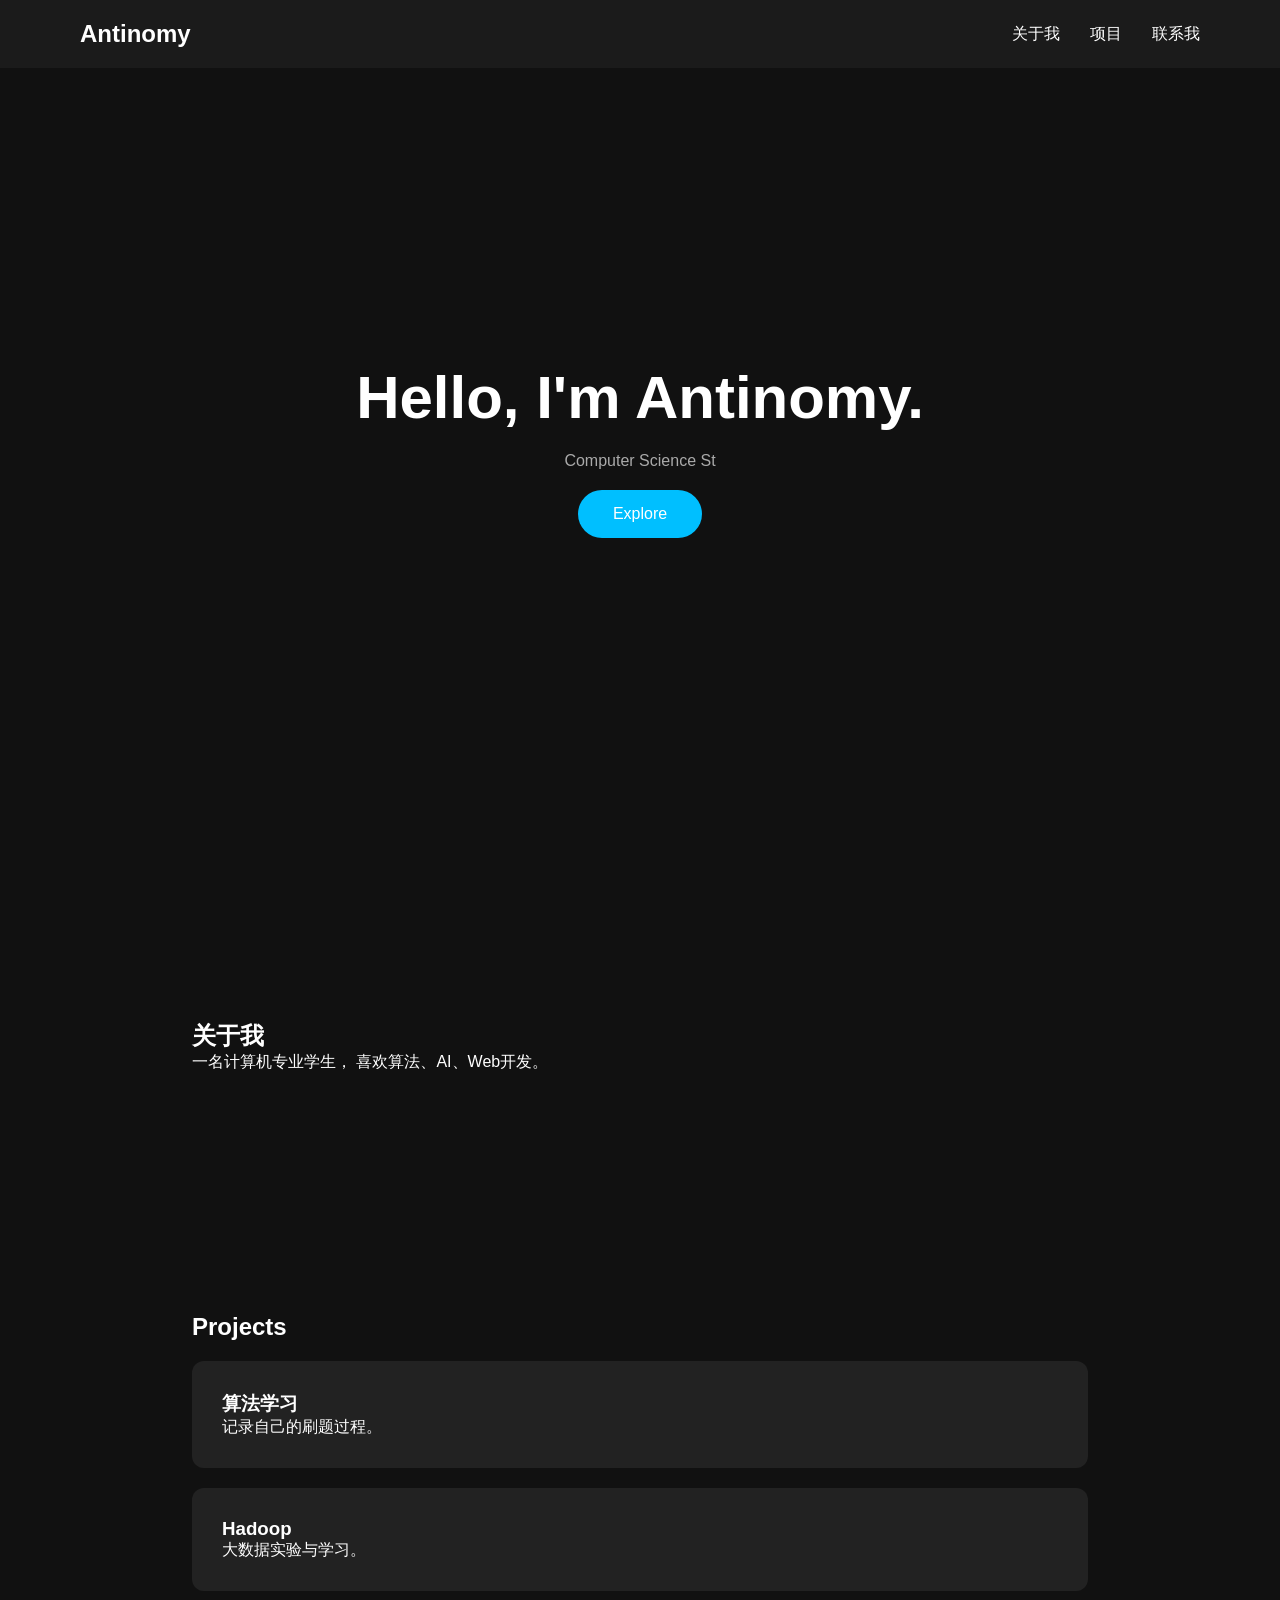
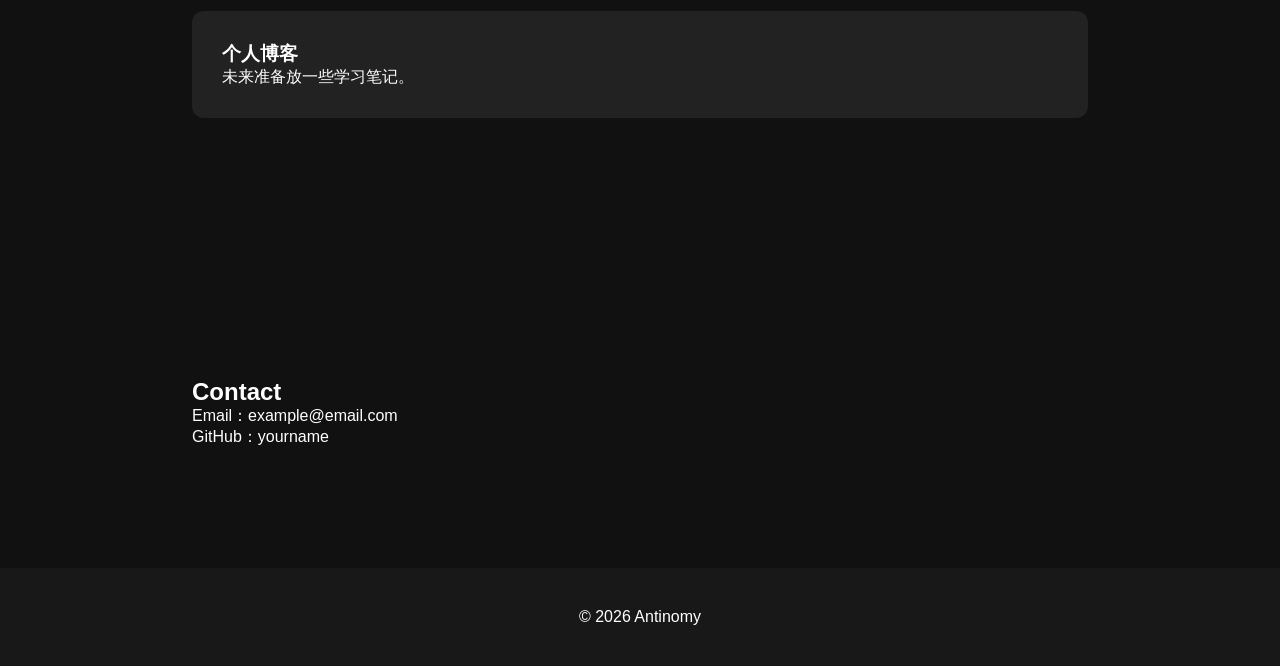
==== index.html @ 1ef82d1b "Fix website structure" ====
<!DOCTYPE html>
<html lang="zh-CN">

<head>
    <meta charset="UTF-8">
    <meta name="viewport" content="width=device-width, initial-scale=1.0">
    <title>Antinomy</title>

    <link rel="stylesheet" href="css/style.css">
</head>

<body>

    <!-- 导航栏 -->
    <nav>
        <h2>Antinomy</h2>

        <ul>
            <li><a href="#about">关于我</a></li>
            <li><a href="#projects">项目</a></li>
            <li><a href="#contact">联系我</a></li>
        </ul>
    </nav>

    <!-- 首页 -->
    <section class="hero">

        <h1>Hello, I'm Antinomy.</h1>

        <p id="typing"></p>

        <a href="#about" class="btn">
            Explore
        </a>

    </section>

    <!-- 关于我 -->
    <section id="about">

        <h2>关于我</h2>

        <p>
            一名计算机专业学生，
            喜欢算法、AI、Web开发。
        </p>

    </section>

    <!-- 项目 -->
    <section id="projects">

        <h2>Projects</h2>

        <div class="card">
            <h3>算法学习</h3>
            <p>记录自己的刷题过程。</p>
        </div>

        <div class="card">
            <h3>Hadoop</h3>
            <p>大数据实验与学习。</p>
        </div>

        <div class="card">
            <h3>个人博客</h3>
            <p>未来准备放一些学习笔记。</p>
        </div>

    </section>

    <!-- 联系方式 -->
    <section id="contact">

        <h2>Contact</h2>

        <p>Email：example@email.com</p>

        <p>GitHub：yourname</p>

    </section>

    <footer>

        © 2026 Antinomy

    </footer>

    <script src="js/script.js"></script>

</body>

</html>
---- css/style.css ----
*{
    margin:0;
    padding:0;
    box-sizing:border-box;
    scroll-behavior:smooth;
}

body{

    background:#111;

    color:white;

    font-family:Arial,Helvetica,sans-serif;

}

nav{

    display:flex;

    justify-content:space-between;

    align-items:center;

    padding:20px 80px;

    position:fixed;

    width:100%;

    background:#1b1b1b;

}

nav ul{

    display:flex;

    list-style:none;

}

nav li{

    margin-left:30px;

}

nav a{

    color:white;

    text-decoration:none;

}

.hero{

    height:100vh;

    display:flex;

    flex-direction:column;

    justify-content:center;

    align-items:center;

}

.hero h1{

    font-size:60px;

}

.hero p{

    margin:20px;

    color:#aaaaaa;

}

.btn{

    background:#00bfff;

    color:white;

    padding:15px 35px;

    border-radius:30px;

    text-decoration:none;

}

section{

    padding:120px 15%;

}

.card{

    background:#222;

    padding:30px;

    margin:20px 0;

    border-radius:12px;

}

footer{

    text-align:center;

    padding:40px;

    background:#181818;

}
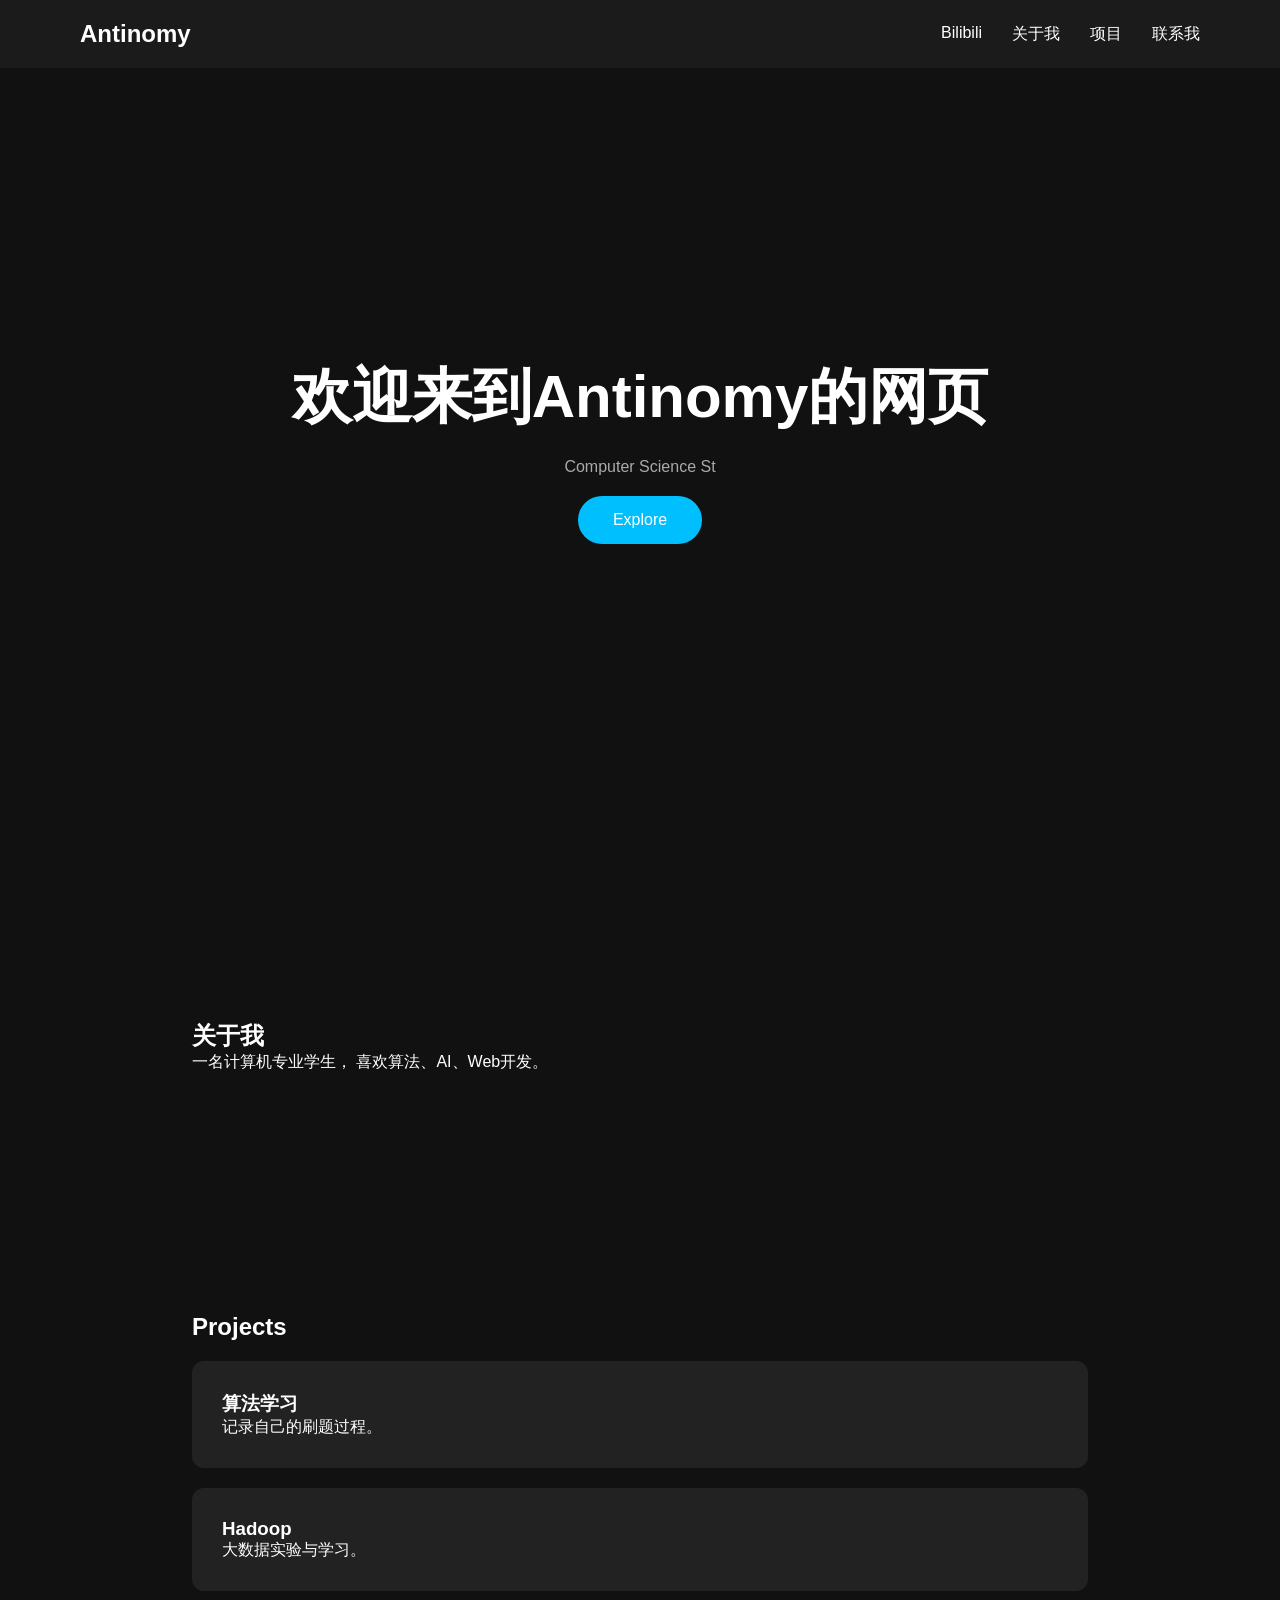
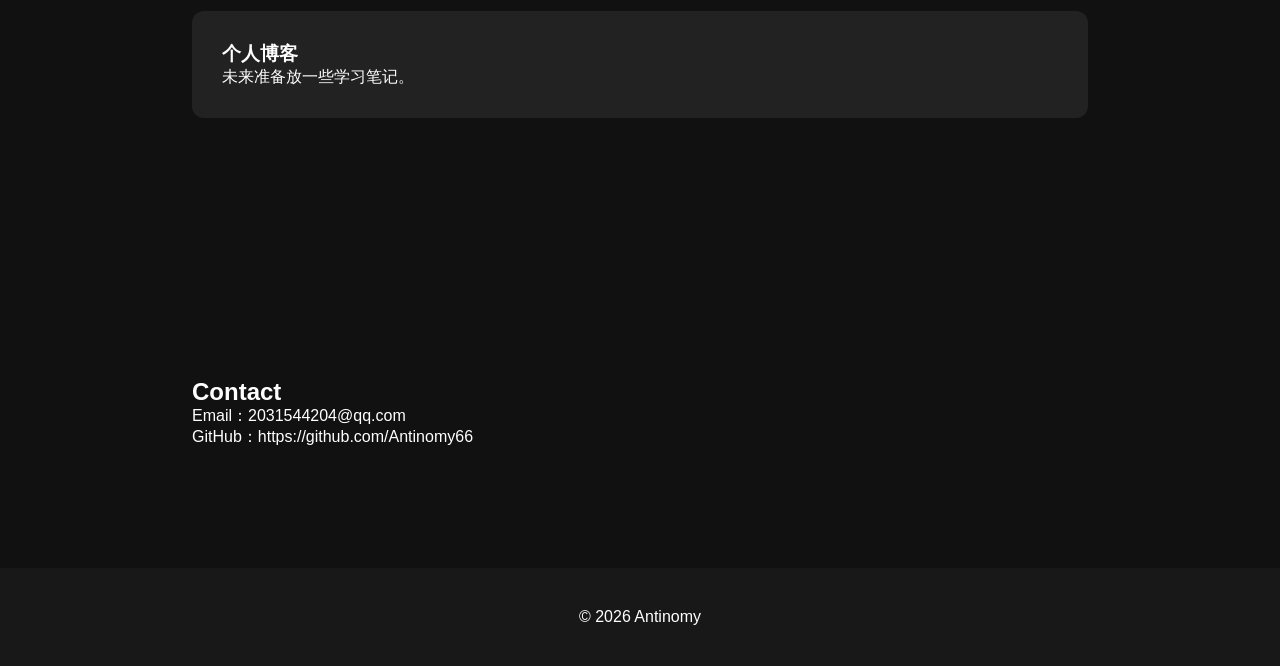
==== commit 17e25cf0: "更新首页" ====
--- a/index.html
+++ b/index.html
@@ -12,20 +12,30 @@
 <body>
 
     <!-- 导航栏 -->
-    <nav>
-        <h2>Antinomy</h2>
+<nav>
+    <h2>Antinomy</h2>
 
-        <ul>
-            <li><a href="#about">关于我</a></li>
-            <li><a href="#projects">项目</a></li>
-            <li><a href="#contact">联系我</a></li>
-        </ul>
-    </nav>
+    <ul>
+
+        <li>
+            <a href="https://space.bilibili.com/1156401770"
+               target="_blank"
+               title="前往Antinomy的 Bilibili 主页（将在新标签页打开）">
+               Bilibili
+            </a>
+        </li>
+
+                <li><a href="#about">关于我</a></li>
+        <li><a href="#projects">项目</a></li>
+        <li><a href="#contact">联系我</a></li>
+
+    </ul>
+</nav>
 
     <!-- 首页 -->
     <section class="hero">
 
-        <h1>Hello, I'm Antinomy.</h1>
+        <h1>欢迎来到Antinomy的网页</h1>
 
         <p id="typing"></p>
 
@@ -74,9 +84,9 @@
 
         <h2>Contact</h2>
 
-        <p>Email：example@email.com</p>
+        <p>Email：2031544204@qq.com</p>
 
-        <p>GitHub：yourname</p>
+        <p>GitHub：https://github.com/Antinomy66</p>
 
     </section>
 
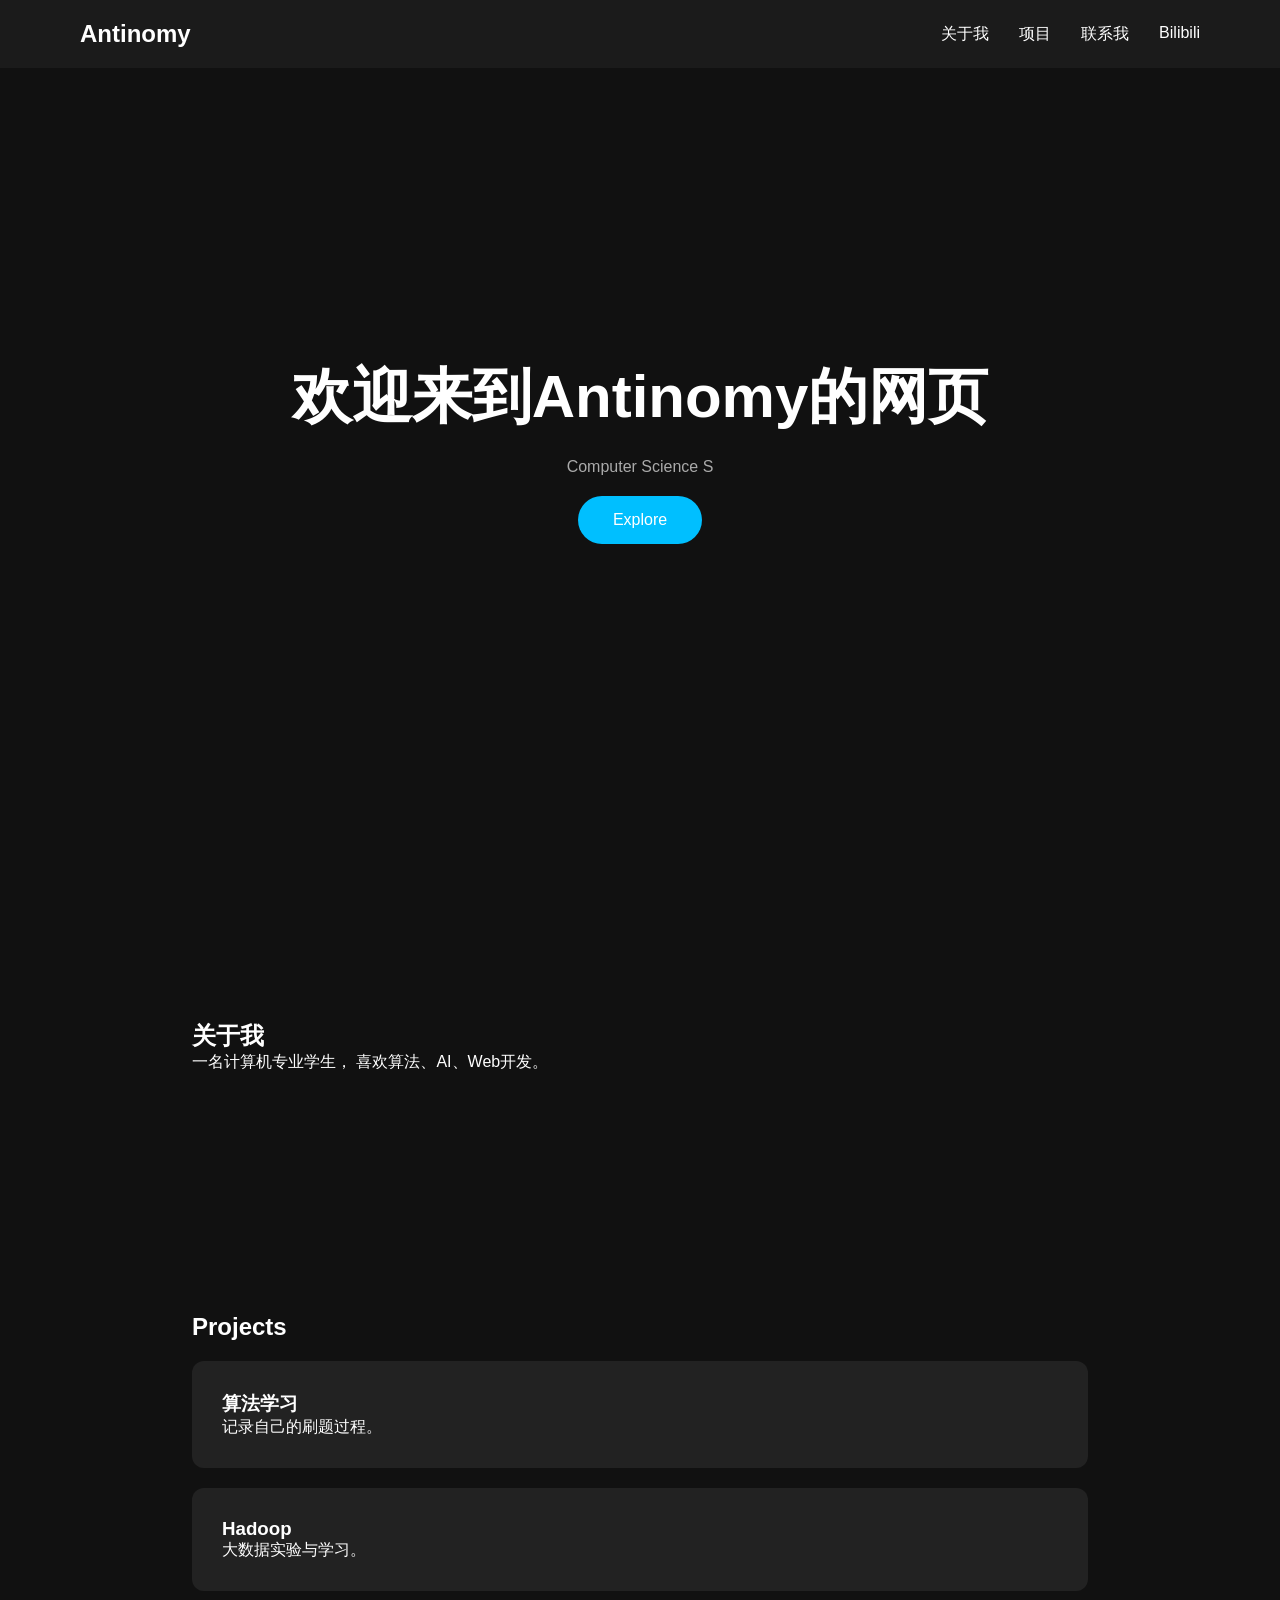
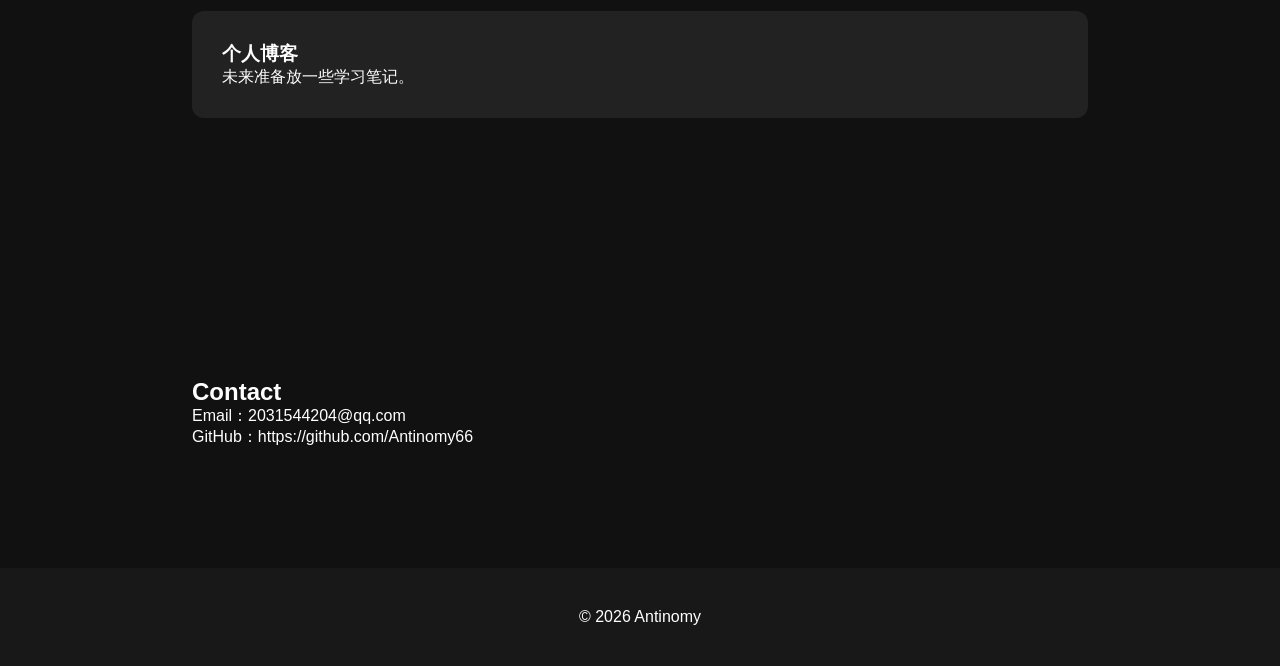
==== commit 4469740b: "更新首页" ====
--- a/index.html
+++ b/index.html
@@ -16,19 +16,16 @@
     <h2>Antinomy</h2>
 
     <ul>
-
+        <li><a href="#about">关于我</a></li>
+        <li><a href="#projects">项目</a></li>
+        <li><a href="#contact">联系我</a></li>
         <li>
             <a href="https://space.bilibili.com/1156401770"
-               target="_blank"
-               title="前往Antinomy的 Bilibili 主页（将在新标签页打开）">
-               Bilibili
+            target="_blank"
+            title="前往Antinomy66的Bilibili">
+                Bilibili
             </a>
         </li>
-
-                <li><a href="#about">关于我</a></li>
-        <li><a href="#projects">项目</a></li>
-        <li><a href="#contact">联系我</a></li>
-
     </ul>
 </nav>
 
--- a/css/style.css
+++ b/css/style.css
@@ -11,7 +11,7 @@
 
     color:white;
 
-    font-family:Arial,Helvetica,sans-serif;
+    font-family: "PingFang SC", "Microsoft YaHei", "Helvetica Neue", Helvetica, Arial, sans-serif;
 
 }
 
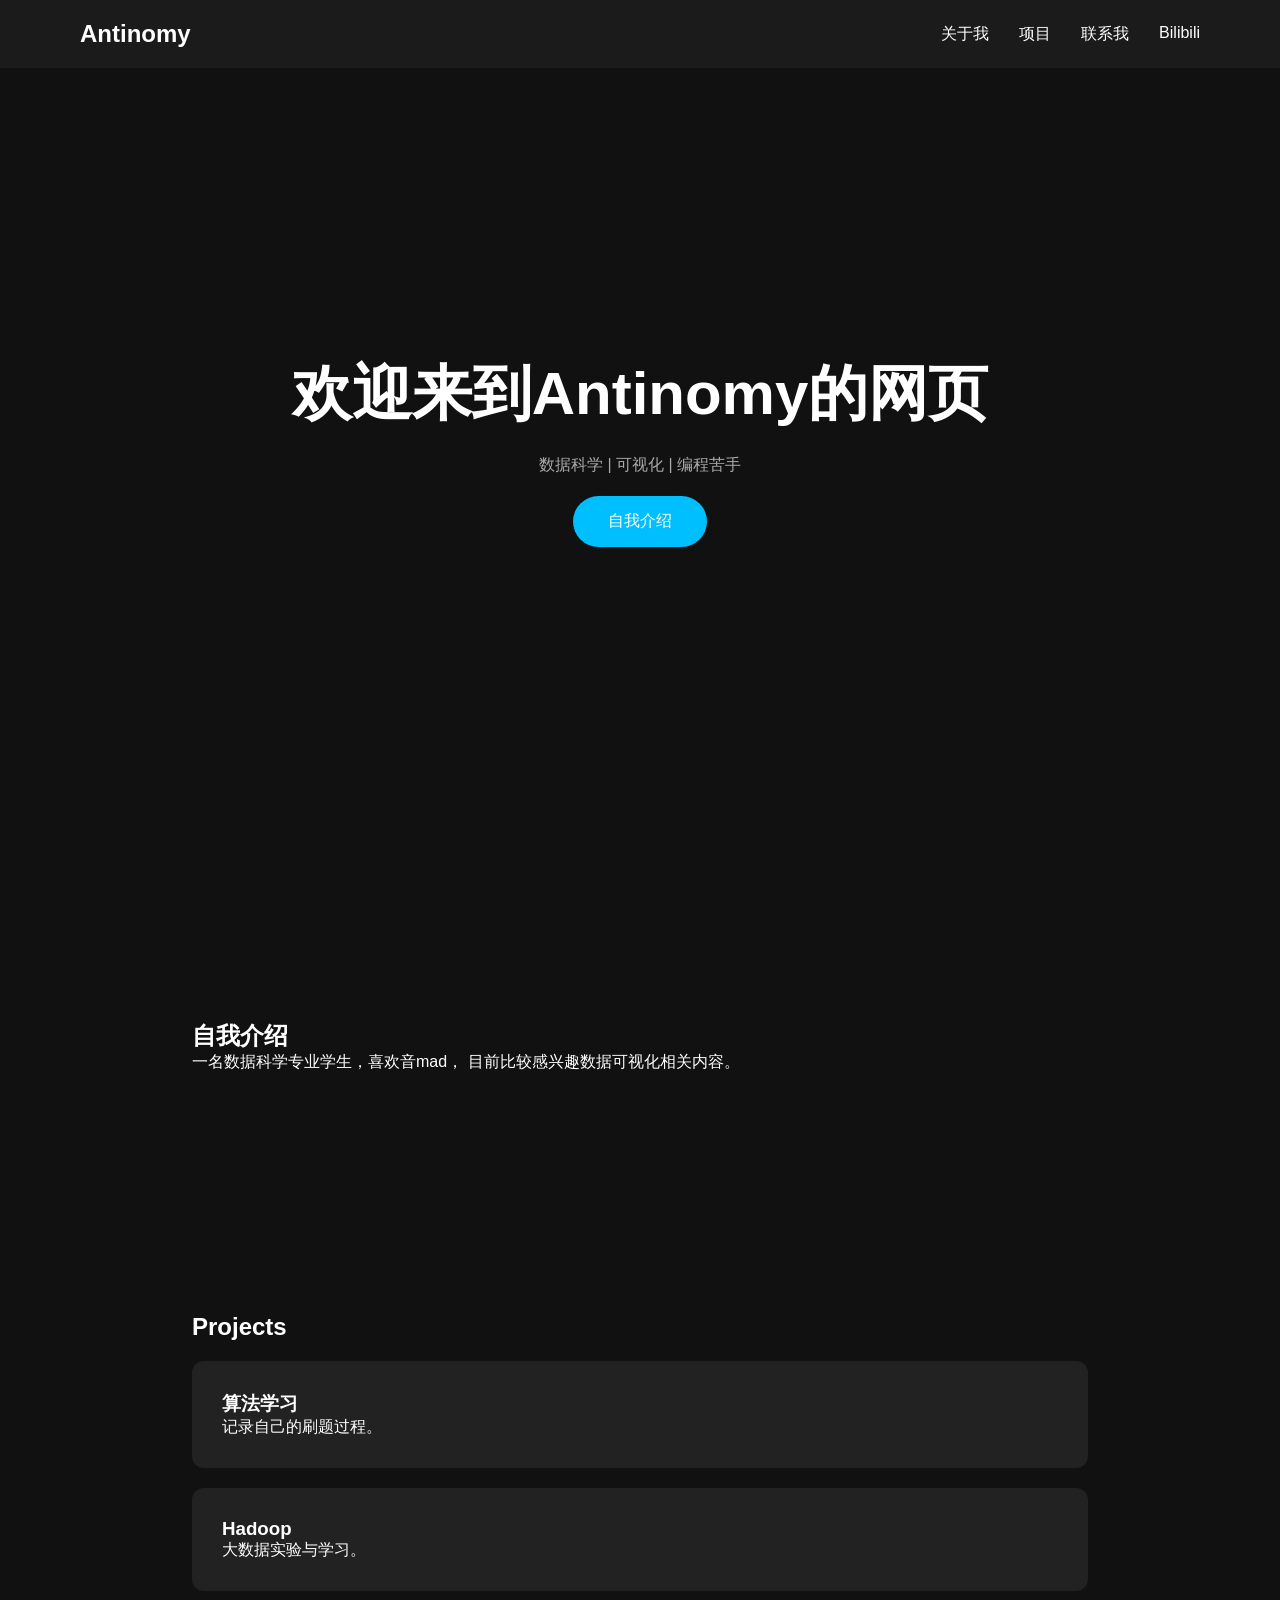
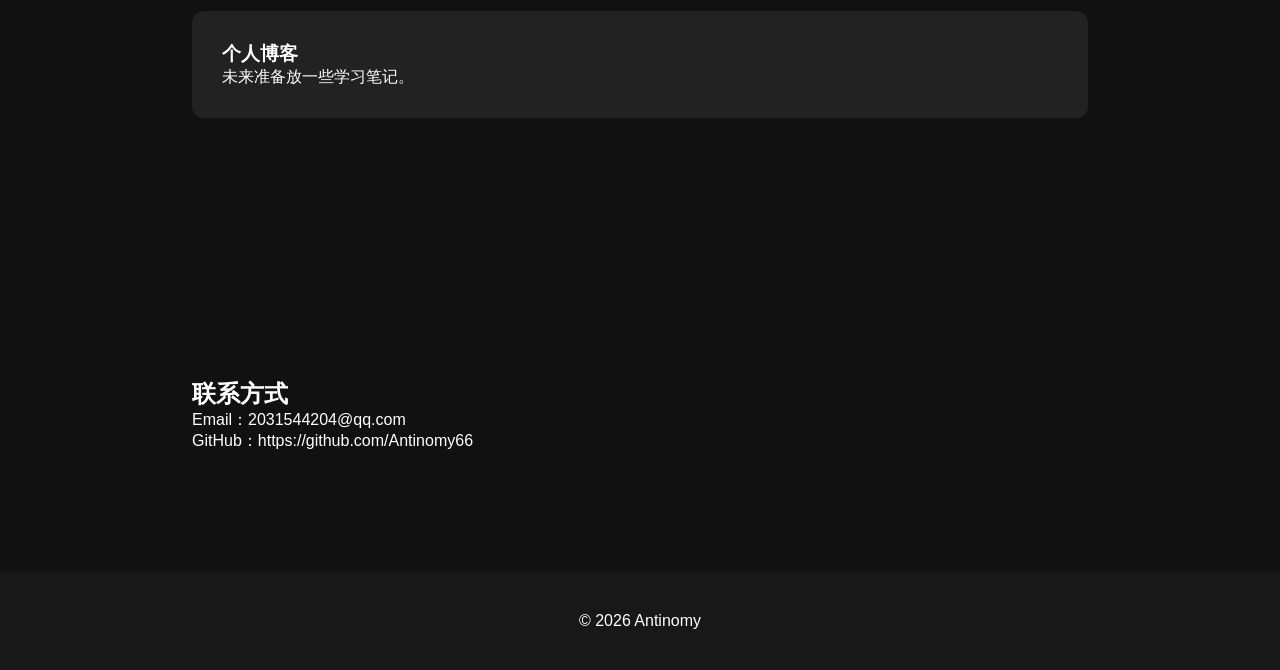
==== commit 0d5e6b13: "更新首页" ====
--- a/index.html
+++ b/index.html
@@ -37,19 +37,19 @@
         <p id="typing"></p>
 
         <a href="#about" class="btn">
-            Explore
+            自我介绍
         </a>
 
     </section>
 
-    <!-- 关于我 -->
+    <!-- 自我介绍 -->
     <section id="about">
 
-        <h2>关于我</h2>
+        <h2>自我介绍</h2>
 
         <p>
-            一名计算机专业学生，
-            喜欢算法、AI、Web开发。
+            一名数据科学专业学生，喜欢音mad，
+            目前比较感兴趣数据可视化相关内容。
         </p>
 
     </section>
@@ -79,7 +79,7 @@
     <!-- 联系方式 -->
     <section id="contact">
 
-        <h2>Contact</h2>
+        <h2>联系方式</h2>
 
         <p>Email：2031544204@qq.com</p>
 
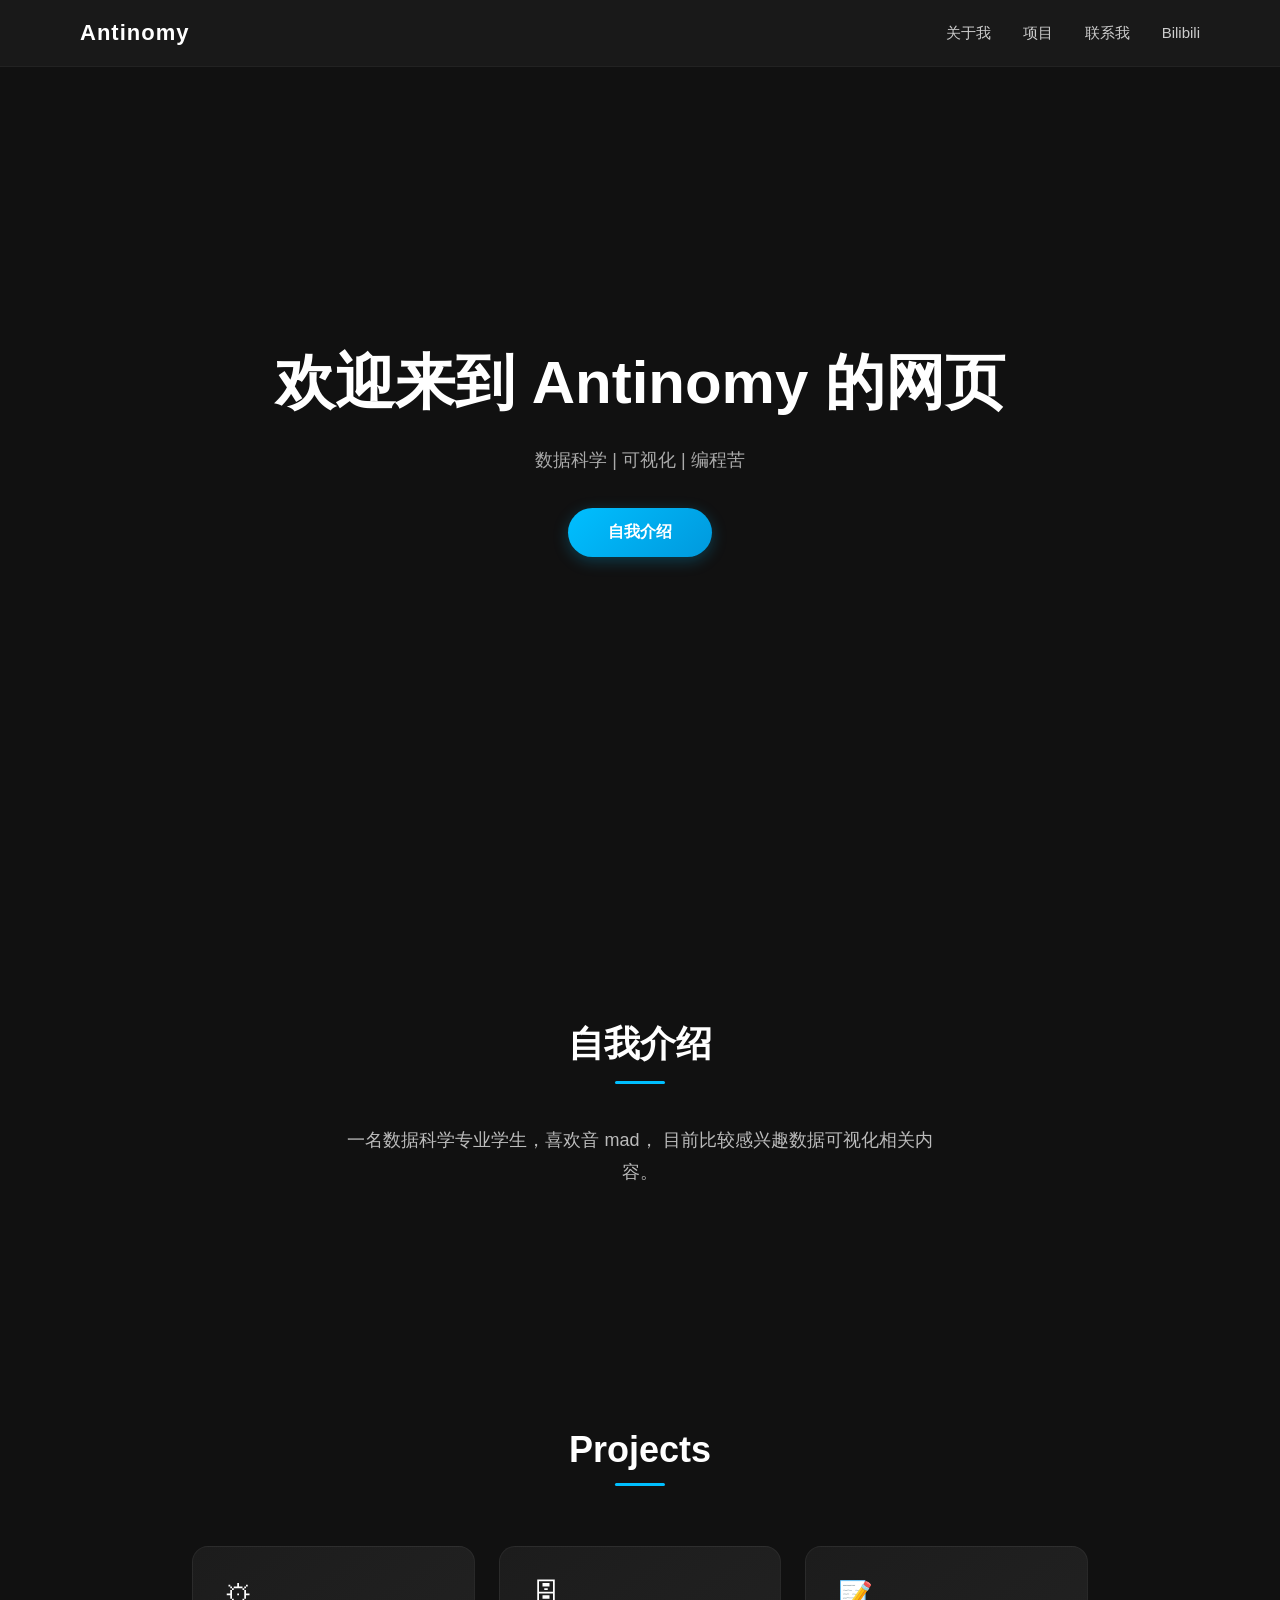
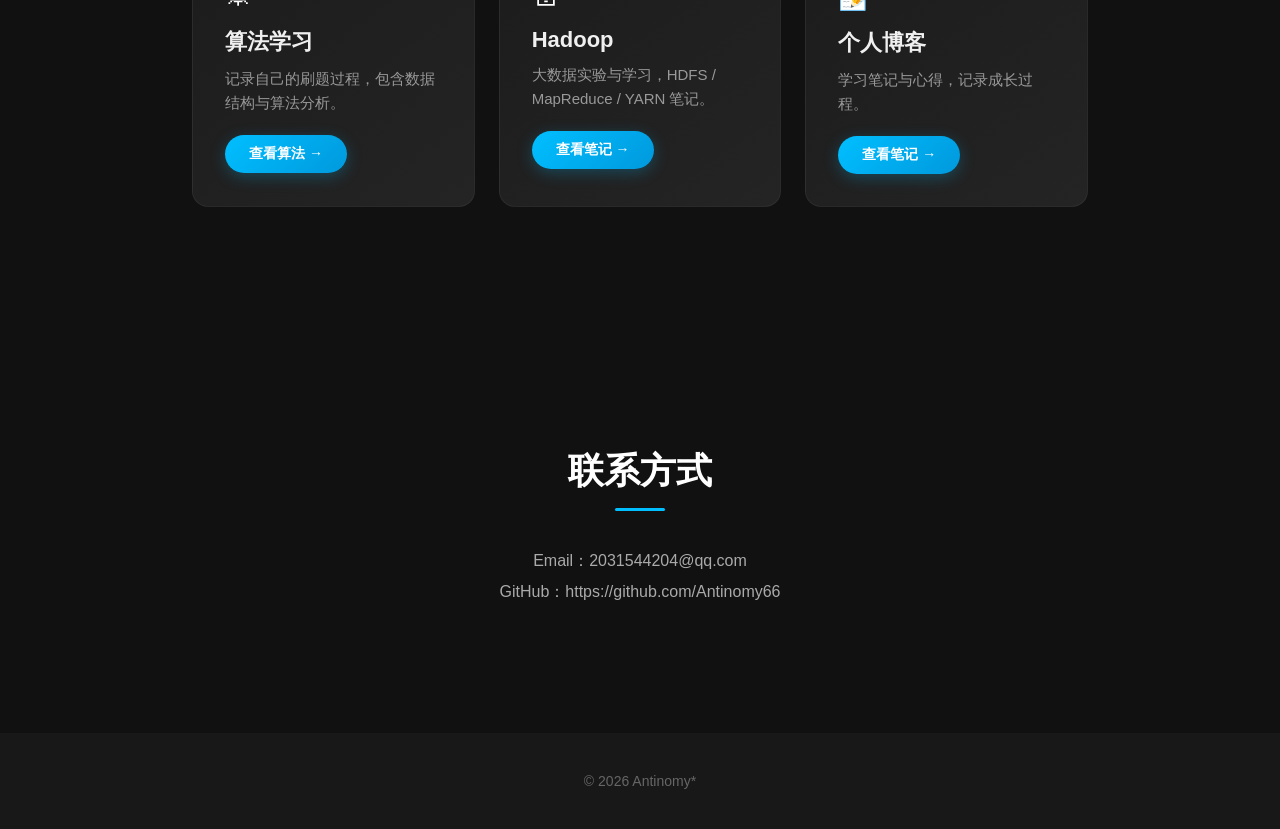
==== commit cf5b543c: "更新了二级界面，实现笔记阅读" ====
--- a/index.html
+++ b/index.html
@@ -1,100 +1,99 @@
-<!DOCTYPE html>
+﻿<!DOCTYPE html>
 <html lang="zh-CN">
 
 <head>
     <meta charset="UTF-8">
     <meta name="viewport" content="width=device-width, initial-scale=1.0">
     <title>Antinomy</title>
-
     <link rel="stylesheet" href="css/style.css">
 </head>
 
 <body>
 
     <!-- 导航栏 -->
-<nav>
-    <h2>Antinomy</h2>
-
-    <ul>
-        <li><a href="#about">关于我</a></li>
-        <li><a href="#projects">项目</a></li>
-        <li><a href="#contact">联系我</a></li>
-        <li>
-            <a href="https://space.bilibili.com/1156401770"
-            target="_blank"
-            title="前往Antinomy66的Bilibili">
-                Bilibili
-            </a>
-        </li>
-    </ul>
-</nav>
+    <nav>
+        <h2>Antinomy</h2>
+        <ul>
+            <li><a href="#about" data-tip="跳转到自我介绍区域">关于我</a></li>
+            <li><a href="#projects" data-tip="跳转到项目展示区域">项目</a></li>
+            <li><a href="#contact" data-tip="跳转到联系方式区域">联系我</a></li>
+            <li>
+                <a href="https://space.bilibili.com/1156401770"
+                   target="_blank"
+                   title="前往 Antinomy66 的 Bilibili"
+                   data-tip="在 Bilibili 上关注我">
+                    Bilibili
+                </a>
+            </li>
+        </ul>
+    </nav>
 
     <!-- 首页 -->
     <section class="hero">
-
-        <h1>欢迎来到Antinomy的网页</h1>
-
+        <h1>欢迎来到 Antinomy 的网页</h1>
         <p id="typing"></p>
-
-        <a href="#about" class="btn">
+        <a href="#about" class="btn" data-tip="了解更多关于我的信息">
             自我介绍
         </a>
-
     </section>
 
     <!-- 自我介绍 -->
     <section id="about">
-
         <h2>自我介绍</h2>
-
         <p>
-            一名数据科学专业学生，喜欢音mad，
+            一名数据科学专业学生，喜欢音 mad，
             目前比较感兴趣数据可视化相关内容。
         </p>
-
     </section>
 
     <!-- 项目 -->
     <section id="projects">
+        <h2>Projects</h2>
+        <div class="cards-grid">
 
-        <h2>Projects</h2>
+            <div class="card">
+                <span class="card-icon">&#x2699;</span>
+                <h3>算法学习</h3>
+                <p>记录自己的刷题过程，包含数据结构与算法分析。</p>
+                <a class="btn" href="algorithm/index.html" data-tip="查看所有算法学习笔记">
+                    查看算法 &rarr;
+                </a>
+            </div>
 
-        <div class="card">
-            <h3>算法学习</h3>
-            <p>记录自己的刷题过程。</p>
+            <div class="card">
+                <span class="card-icon">&#x1F5C4;</span>
+                <h3>Hadoop</h3>
+                <p>大数据实验与学习，HDFS / MapReduce / YARN 笔记。</p>
+                <a class="btn" href="hadoop/index.html" data-tip="查看所有 Hadoop 笔记">
+                    查看笔记 &rarr;
+                </a>
+            </div>
+
+            <div class="card">
+                <span class="card-icon">&#x1F4DD;</span>
+                <h3>个人博客</h3>
+                <p>学习笔记与心得，记录成长过程。</p>
+                <a class="btn" href="blog/index.html" data-tip="查看所有博客文章">
+                    查看笔记 &rarr;
+                </a>
+            </div>
+
         </div>
-
-        <div class="card">
-            <h3>Hadoop</h3>
-            <p>大数据实验与学习。</p>
-        </div>
-
-        <div class="card">
-            <h3>个人博客</h3>
-            <p>未来准备放一些学习笔记。</p>
-        </div>
-
     </section>
 
     <!-- 联系方式 -->
     <section id="contact">
-
         <h2>联系方式</h2>
-
         <p>Email：2031544204@qq.com</p>
-
         <p>GitHub：https://github.com/Antinomy66</p>
-
     </section>
 
     <footer>
-
-        © 2026 Antinomy
-
+        &copy; 2026 Antinomy*
     </footer>
 
     <script src="js/script.js"></script>
 
 </body>
 
-</html>+</html>
--- a/css/style.css
+++ b/css/style.css
@@ -1,126 +1,107 @@
-*{
-    margin:0;
-    padding:0;
-    box-sizing:border-box;
-    scroll-behavior:smooth;
+﻿*{margin:0;padding:0;box-sizing:border-box;scroll-behavior:smooth}
+body{background:#111;color:#fff;font-family:"PingFang SC","Microsoft YaHei","Helvetica Neue",Helvetica,Arial,sans-serif}
+nav{display:flex;justify-content:space-between;align-items:center;padding:20px 80px;position:fixed;width:100%;background:rgba(27,27,27,0.92);backdrop-filter:blur(10px);-webkit-backdrop-filter:blur(10px);z-index:100;border-bottom:1px solid rgba(255,255,255,0.04)}
+nav h2{font-size:22px;font-weight:700;letter-spacing:1px;color:#fff}
+nav ul{display:flex;list-style:none;align-items:center}
+nav li{margin-left:32px}
+nav a{color:#ccc;text-decoration:none;font-size:15px;font-weight:500;position:relative;transition:color .3s;padding:4px 0}
+nav a::after{content:"";position:absolute;left:0;bottom:-2px;width:0;height:2px;background:#00bfff;transition:width .3s;border-radius:1px}
+nav a:hover{color:#fff}
+nav a:hover::after{width:100%}
+.hero{height:100vh;display:flex;flex-direction:column;justify-content:center;align-items:center;text-align:center}
+.hero h1{font-size:60px;font-weight:700;color:#fff}
+.hero p{margin:24px 0 36px;color:#aaa;font-size:18px}
+.hero .btn{font-size:16px;padding:14px 40px}
+.btn{display:inline-block;background:linear-gradient(135deg,#00bfff,#09d);color:#fff;padding:12px 32px;border-radius:25px;text-decoration:none;font-weight:600;font-size:15px;transition:all .3s;box-shadow:0 4px 15px rgba(0,191,255,0.25);border:none;cursor:pointer}
+.btn:hover{transform:translateY(-2px);box-shadow:0 6px 25px rgba(0,191,255,0.4);background:linear-gradient(135deg,#3cf,#00bfff)}
+.btn:active{transform:translateY(0);box-shadow:0 2px 10px rgba(0,191,255,0.2)}
+section{padding:120px 15%}
+section h2{font-size:36px;font-weight:700;margin-bottom:40px;text-align:center;position:relative;display:inline-block;left:50%;transform:translateX(-50%)}
+section h2::after{content:"";display:block;width:50px;height:3px;background:#00bfff;border-radius:2px;margin:12px auto 0}
+#about p{text-align:center;font-size:18px;line-height:1.8;color:#bbb;max-width:600px;margin:0 auto}
+#projects{padding:120px 15%}
+.cards-grid{display:grid;grid-template-columns:repeat(auto-fit,minmax(280px,1fr));gap:24px;margin-top:20px}
+.card{background:linear-gradient(145deg,#1c1c1c,#242424);border:1px solid rgba(255,255,255,0.05);border-radius:16px;padding:32px;position:relative;overflow:hidden;transition:all .35s cubic-bezier(0.25,0.46,0.45,0.94)}
+.card::before{content:"";position:absolute;top:0;left:0;width:100%;height:3px;opacity:0;transition:opacity .35s}
+.card:hover{transform:translateY(-6px);box-shadow:0 12px 40px rgba(0,0,0,0.4)}
+.card:hover::before{opacity:1}
+.card-icon{font-size:28px;margin-bottom:16px;display:block}
+.card h3{font-size:22px;font-weight:700;color:#f0f0f0;margin-bottom:10px}
+.card p{font-size:15px;color:#999;line-height:1.6;margin-bottom:20px;min-height:3em}
+.card .btn{font-size:14px;padding:10px 24px}
+.card:nth-child(1)::before{background:#00bfff}
+.card:nth-child(2)::before{background:#f39c12}
+.card:nth-child(3)::before{background:#2ecc71}
+.card:nth-child(1):hover{border-color:rgba(0,191,255,0.25)}
+.card:nth-child(2):hover{border-color:rgba(243,156,18,0.25)}
+.card:nth-child(3):hover{border-color:rgba(46,204,113,0.25)}
+#contact p{text-align:center;font-size:16px;color:#aaa;margin-bottom:10px}
+#contact a{color:#00bfff;text-decoration:none;transition:color .3s}
+#contact a:hover{color:#66d9ff}
+footer{text-align:center;padding:40px;background:#181818;color:#666;font-size:14px}
+[data-tip]{position:relative;cursor:pointer}
+[data-tip]::after{content:attr(data-tip);position:absolute;bottom:calc(100% + 10px);left:50%;transform:translateX(-50%) translateY(4px);background:#2a2a2a;color:#e0e0e0;padding:6px 14px;border-radius:8px;font-size:13px;white-space:nowrap;pointer-events:none;opacity:0;transition:all .25s;border:1px solid #444;box-shadow:0 4px 12px rgba(0,0,0,0.4);z-index:200}
+[data-tip]:hover::after{opacity:1;transform:translateX(-50%) translateY(0)}
+nav [data-tip]::after{bottom:auto;top:calc(100% + 10px)}
+/* note system */
+.page-header{padding:100px 15% 40px;text-align:center}
+.page-header h1{font-size:42px;margin-bottom:12px}
+.page-header .back-link{display:inline-block;margin-top:16px;color:#888;text-decoration:none;transition:color .3s}
+.page-header .back-link:hover{color:#00bfff}
+.notes-section{padding:0 15% 80px;min-height:300px}
+.note-list{display:grid;gap:16px}
+.note-card{background:#1e1e1e;border:1px solid #2a2a2a;border-radius:8px;padding:24px;cursor:pointer;transition:all .25s}
+.note-card:hover{background:#252525;border-color:#00bfff;transform:translateX(4px)}
+.note-title{font-size:20px;font-weight:600;color:#e0e0e0;margin-bottom:8px}
+.note-desc{font-size:14px;color:#999;line-height:1.6;margin-bottom:12px}
+.note-meta{font-size:13px;color:#666}
+.empty-state{text-align:center;color:#666;padding:60px 20px;font-size:16px;line-height:2}
+.empty-state code{background:#222;padding:2px 8px;border-radius:4px;color:#e6a56d;font-size:14px}
+.reader-overlay{display:none;position:fixed;top:0;left:0;width:100%;height:100%;background:rgba(0,0,0,0.85);z-index:1000;justify-content:center;align-items:flex-start;overflow-y:auto;padding:40px 20px;-webkit-backdrop-filter:blur(4px);backdrop-filter:blur(4px)}
+.reader-overlay.active{display:flex}
+.reader-content{background:#1a1a1a;border:1px solid #333;border-radius:12px;max-width:800px;width:100%;padding:40px;position:relative;animation:readerIn .3s}
+@keyframes readerIn{from{opacity:0;transform:translateY(20px) scale(0.97)}to{opacity:1;transform:translateY(0) scale(1)}}
+.reader-header{position:relative;padding-bottom:20px;margin-bottom:24px;border-bottom:1px solid #333}
+.reader-title{font-size:32px;font-weight:700;color:#f0f0f0;margin-bottom:8px;padding-right:40px}
+.reader-date{font-size:14px;color:#666}
+.reader-close{position:absolute;top:0;right:0;background:none;border:1px solid #444;color:#999;width:36px;height:36px;border-radius:50%;font-size:16px;cursor:pointer;display:flex;align-items:center;justify-content:center;transition:all .2s}
+.reader-close:hover{background:#333;color:#fff;border-color:#666}
+.reader-body{font-size:16px;line-height:1.8;color:#d0d0d0}
+.reader-body h1,.reader-body h2,.reader-body h3,.reader-body h4{color:#f0f0f0;margin-top:1.5em;margin-bottom:.6em;font-weight:600}
+.reader-body h1{font-size:28px}
+.reader-body h2{font-size:24px;border-bottom:1px solid #333;padding-bottom:8px}
+.reader-body h3{font-size:20px}
+.reader-body h4{font-size:18px}
+.reader-body p{margin-bottom:1em}
+.reader-body a{color:#00bfff;text-decoration:none}
+.reader-body a:hover{text-decoration:underline}
+.reader-body ul,.reader-body ol{margin:1em 0;padding-left:24px}
+.reader-body li{margin-bottom:.4em}
+.reader-body code{background:#2d2d2d;padding:2px 8px;border-radius:4px;font-size:14px;font-family:"Fira Code",Consolas,monospace;color:#e6a56d}
+.reader-body pre{background:#111;border:1px solid #333;border-radius:8px;padding:20px;overflow-x:auto;margin:1em 0}
+.reader-body pre code{background:none;padding:0;color:#d4d4d4;font-size:14px;line-height:1.6}
+.reader-body blockquote{border-left:4px solid #00bfff;padding-left:16px;margin:1em 0;color:#999;font-style:italic}
+.reader-body img{max-width:100%;border-radius:8px;margin:1em 0}
+.reader-body table{width:100%;border-collapse:collapse;margin:1em 0}
+.reader-body th,.reader-body td{border:1px solid #333;padding:10px 14px;text-align:left}
+.reader-body th{background:#252525;font-weight:600;color:#e0e0e0}
+.reader-body hr{border:none;border-top:1px solid #333;margin:2em 0}
+.reader-loading{text-align:center;padding:60px;font-size:18px;color:#888}
+.reader-error{text-align:center;padding:60px;font-size:18px;color:#ff6b6b}
+@media(max-width:768px){
+nav{padding:16px 20px;flex-direction:column;gap:10px}
+nav ul{flex-wrap:wrap;justify-content:center}
+nav li{margin:0 12px}
+section{padding:80px 20px}
+.hero h1{font-size:32px}
+section h2{font-size:28px}
+.cards-grid{grid-template-columns:1fr}
+.card{padding:24px}
+.page-header{padding:80px 20px 30px}
+.page-header h1{font-size:28px}
+.notes-section{padding:0 20px 60px}
+.note-card{padding:18px}
+.reader-content{padding:24px}
+.reader-title{font-size:24px}
+.reader-body{font-size:15px}
 }
-
-body{
-
-    background:#111;
-
-    color:white;
-
-    font-family: "PingFang SC", "Microsoft YaHei", "Helvetica Neue", Helvetica, Arial, sans-serif;
-
-}
-
-nav{
-
-    display:flex;
-
-    justify-content:space-between;
-
-    align-items:center;
-
-    padding:20px 80px;
-
-    position:fixed;
-
-    width:100%;
-
-    background:#1b1b1b;
-
-}
-
-nav ul{
-
-    display:flex;
-
-    list-style:none;
-
-}
-
-nav li{
-
-    margin-left:30px;
-
-}
-
-nav a{
-
-    color:white;
-
-    text-decoration:none;
-
-}
-
-.hero{
-
-    height:100vh;
-
-    display:flex;
-
-    flex-direction:column;
-
-    justify-content:center;
-
-    align-items:center;
-
-}
-
-.hero h1{
-
-    font-size:60px;
-
-}
-
-.hero p{
-
-    margin:20px;
-
-    color:#aaaaaa;
-
-}
-
-.btn{
-
-    background:#00bfff;
-
-    color:white;
-
-    padding:15px 35px;
-
-    border-radius:30px;
-
-    text-decoration:none;
-
-}
-
-section{
-
-    padding:120px 15%;
-
-}
-
-.card{
-
-    background:#222;
-
-    padding:30px;
-
-    margin:20px 0;
-
-    border-radius:12px;
-
-}
-
-footer{
-
-    text-align:center;
-
-    padding:40px;
-
-    background:#181818;
-
-}
